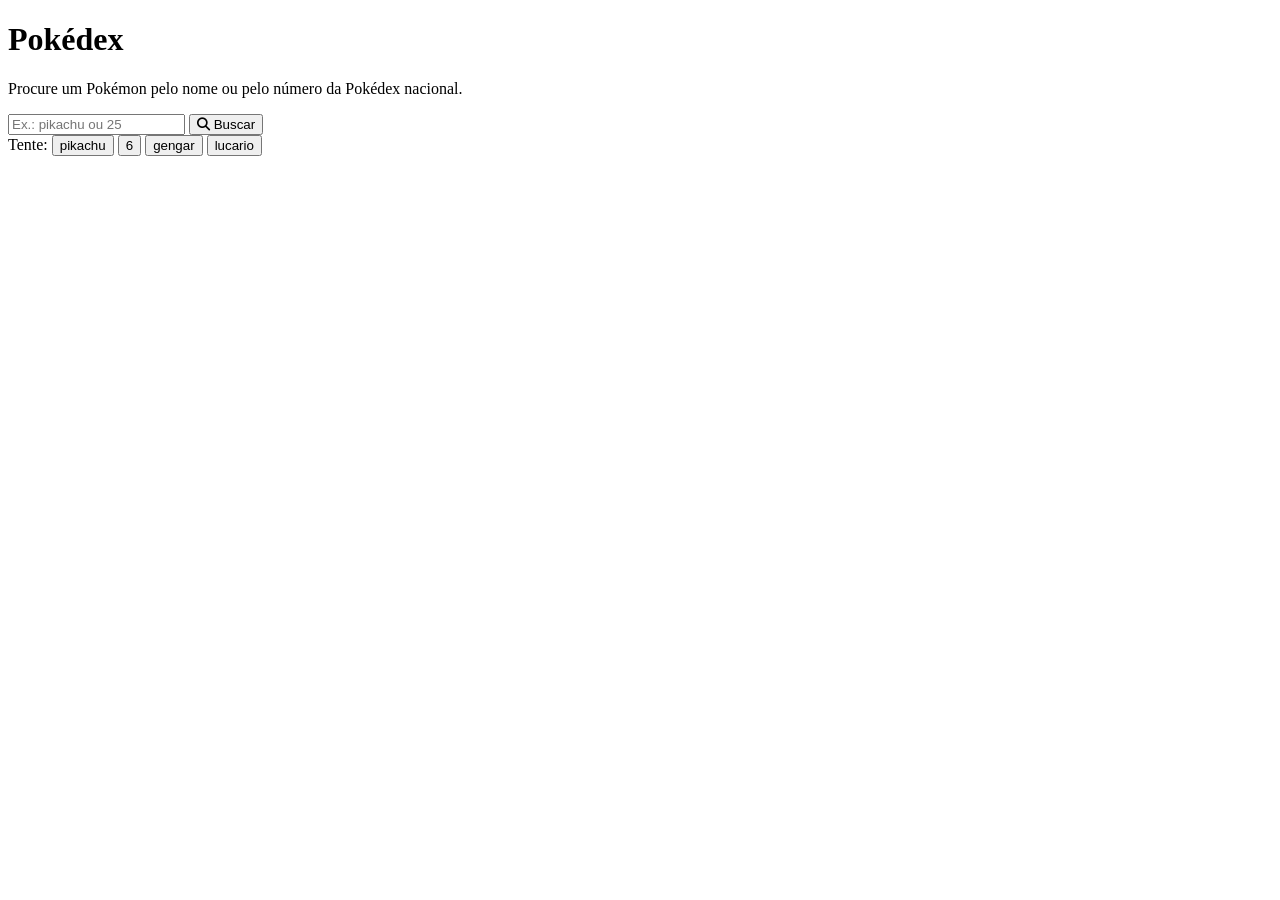
==== index.html @ fc224ff5 "feat: pagina de busca de pokemon por nome ou numero" ====
<!DOCTYPE html>
<html lang="pt-BR">

<head>
    <meta charset="UTF-8">
    <meta name="viewport" content="width=device-width, initial-scale=1.0">
    <title>Pokédex</title>

    <link rel="preconnect" href="https://fonts.googleapis.com">
    <link rel="preconnect" href="https://fonts.gstatic.com" crossorigin>
    <link rel="stylesheet" href="https://fonts.googleapis.com/css2?family=Space+Grotesk:wght@400;500;700&display=swap">
    <link rel="stylesheet" href="https://cdnjs.cloudflare.com/ajax/libs/font-awesome/6.5.2/css/all.min.css">
    <link rel="stylesheet" href="style.css">

    <script src="busca.js" defer></script>
</head>

<body class="pagina-busca">

    <main class="capa">

        <div class="pokebola" aria-hidden="true"></div>

        <h1 class="capa-titulo">Pokédex</h1>
        <p class="capa-subtitulo">Procure um Pokémon pelo nome ou pelo número da Pokédex nacional.</p>

        <div class="busca">
            <input
                type="text"
                id="campo-busca"
                class="busca-campo"
                placeholder="Ex.: pikachu ou 25"
                autocomplete="off"
                aria-label="Nome ou número do Pokémon"
            >
            <button id="botao-busca" class="busca-botao" type="button">
                <i class="fa-solid fa-magnifying-glass"></i>
                Buscar
            </button>
        </div>

        <p id="mensagem-erro" class="mensagem-erro" role="alert" hidden></p>

        <div class="sugestoes">
            <span>Tente:</span>
            <button class="sugestao" type="button" data-busca="pikachu">pikachu</button>
            <button class="sugestao" type="button" data-busca="6">6</button>
            <button class="sugestao" type="button" data-busca="gengar">gengar</button>
            <button class="sugestao" type="button" data-busca="lucario">lucario</button>
        </div>

    </main>

</body>

</html>
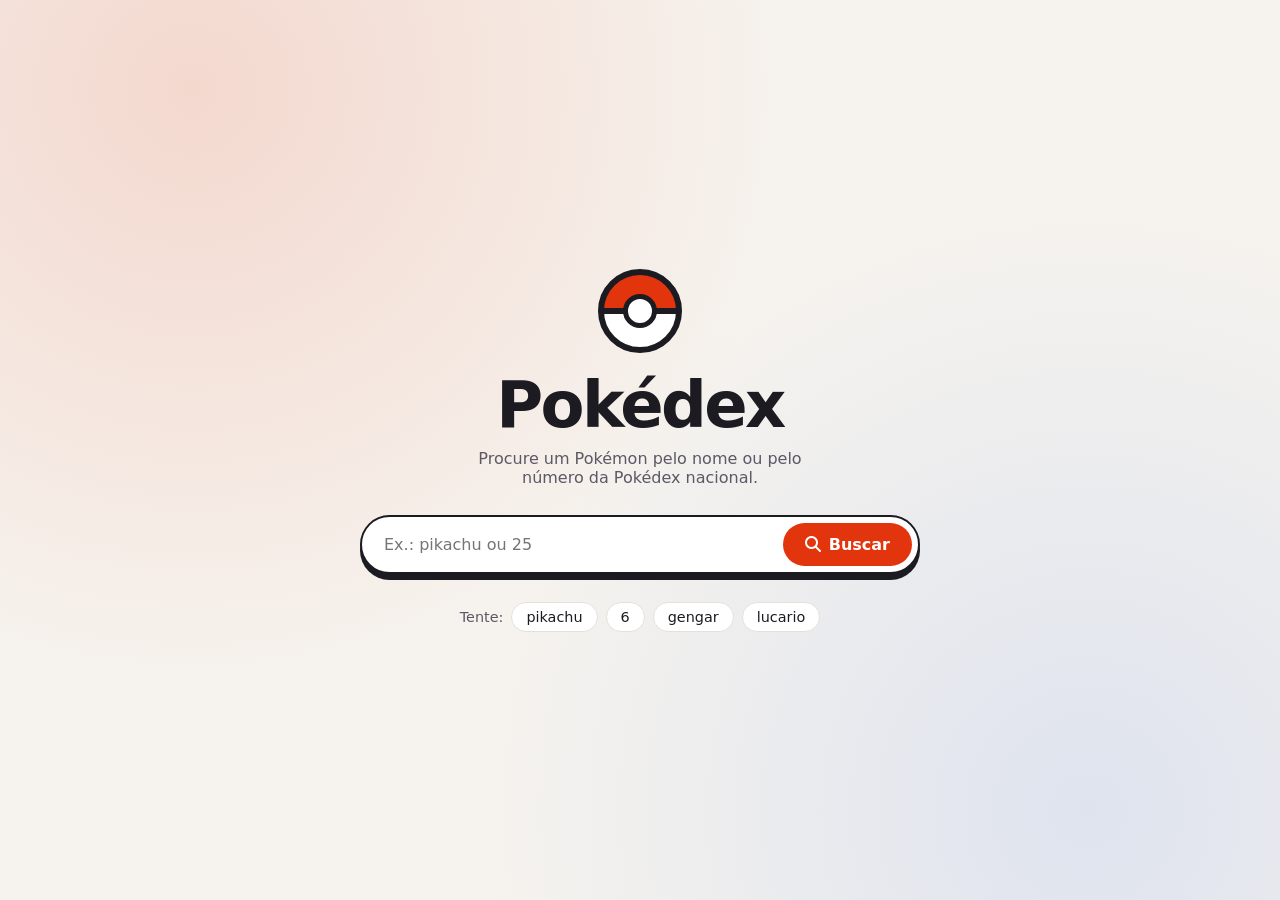
==== commit eb3ce05d: "refactor: centraliza o acesso à pokeapi em um arquivo proprio A URL da API nascia em busca.js e poke" ====
--- a/index.html
+++ b/index.html
@@ -12,6 +12,7 @@
     <link rel="stylesheet" href="https://cdnjs.cloudflare.com/ajax/libs/font-awesome/6.5.2/css/all.min.css">
     <link rel="stylesheet" href="style.css">
 
+    <script src="pokeapi.js" defer></script>
     <script src="busca.js" defer></script>
 </head>
 
--- a/style.css
+++ b/style.css
@@ -0,0 +1,588 @@
+:root {
+    --tinta: #1d1b22;
+    --tinta-suave: #5c5866;
+    --papel: #f6f3ee;
+    --cartao: #ffffff;
+    --linha: #e6e1d8;
+    --vermelho: #e3350d;
+    --erro-fundo: #fdecea;
+    --erro-texto: #a4260b;
+    --tema: #8a8a8a;
+    --raio: 22px;
+    --sombra: 0 18px 50px rgba(29, 27, 34, 0.14);
+
+    --tipo-normal: #a8a77a;
+    --tipo-fire: #ee8130;
+    --tipo-water: #6390f0;
+    --tipo-grass: #5fb34a;
+    --tipo-electric: #f2c513;
+    --tipo-ice: #74cec0;
+    --tipo-fighting: #c22e28;
+    --tipo-poison: #a33ea1;
+    --tipo-ground: #d6b25a;
+    --tipo-flying: #8f7ff0;
+    --tipo-psychic: #f95587;
+    --tipo-bug: #a6b91a;
+    --tipo-rock: #b6a136;
+    --tipo-ghost: #735797;
+    --tipo-dragon: #6f35fc;
+    --tipo-dark: #5a4a40;
+    --tipo-steel: #8fa5b8;
+    --tipo-fairy: #e58ed0;
+}
+
+* {
+    box-sizing: border-box;
+    margin: 0;
+    padding: 0;
+}
+
+body {
+    min-height: 100vh;
+    font-family: "Space Grotesk", system-ui, sans-serif;
+    color: var(--tinta);
+    background: var(--papel);
+}
+
+button,
+input {
+    font: inherit;
+}
+
+.pagina-busca {
+    display: grid;
+    place-items: center;
+    padding: 24px 16px;
+    background:
+        radial-gradient(circle at 15% 10%, rgba(227, 53, 13, 0.14), transparent 45%),
+        radial-gradient(circle at 85% 90%, rgba(99, 144, 240, 0.16), transparent 45%),
+        var(--papel);
+}
+
+.capa {
+    width: 100%;
+    max-width: 560px;
+    text-align: center;
+}
+
+.pokebola {
+    position: relative;
+    width: 84px;
+    height: 84px;
+    margin: 0 auto 20px;
+    border: 6px solid var(--tinta);
+    border-radius: 50%;
+    background: linear-gradient(var(--vermelho) 0 46%, var(--tinta) 46% 54%, var(--cartao) 54%);
+    animation: balancar 3s ease-in-out infinite;
+}
+
+.pokebola::after {
+    content: "";
+    position: absolute;
+    inset: 50% auto auto 50%;
+    width: 24px;
+    height: 24px;
+    border: 5px solid var(--tinta);
+    border-radius: 50%;
+    background: var(--cartao);
+    transform: translate(-50%, -50%);
+}
+
+@keyframes balancar {
+    0%, 70%, 100% { transform: rotate(0); }
+    78% { transform: rotate(-14deg); }
+    86% { transform: rotate(10deg); }
+    94% { transform: rotate(-4deg); }
+}
+
+.capa-titulo {
+    font-size: clamp(2.6rem, 9vw, 4rem);
+    letter-spacing: -0.04em;
+    line-height: 1;
+}
+
+.capa-subtitulo {
+    margin: 12px auto 28px;
+    max-width: 38ch;
+    color: var(--tinta-suave);
+}
+
+.busca {
+    display: flex;
+    gap: 8px;
+    padding: 6px;
+    border: 2px solid var(--tinta);
+    border-radius: 999px;
+    background: var(--cartao);
+    box-shadow: 0 6px 0 var(--tinta);
+}
+
+.busca-campo {
+    flex: 1;
+    min-width: 0;
+    padding: 12px 16px;
+    border: none;
+    background: transparent;
+    color: var(--tinta);
+    outline: none;
+}
+
+.busca-botao {
+    display: inline-flex;
+    align-items: center;
+    gap: 8px;
+    padding: 12px 22px;
+    border: none;
+    border-radius: 999px;
+    background: var(--vermelho);
+    color: #fff;
+    font-weight: 700;
+    cursor: pointer;
+    transition: transform 0.15s, background 0.15s;
+}
+
+.busca-botao:hover {
+    background: #c42b08;
+}
+
+.busca-botao:active {
+    transform: scale(0.96);
+}
+
+.busca-botao:disabled {
+    opacity: 0.6;
+    cursor: wait;
+}
+
+.busca:focus-within {
+    outline: 3px solid rgba(227, 53, 13, 0.35);
+    outline-offset: 3px;
+}
+
+.mensagem-erro {
+    margin-top: 20px;
+    padding: 12px 16px;
+    border-left: 4px solid var(--vermelho);
+    border-radius: 10px;
+    background: var(--erro-fundo);
+    color: var(--erro-texto);
+    font-weight: 500;
+    text-align: left;
+}
+
+.sugestoes {
+    display: flex;
+    flex-wrap: wrap;
+    align-items: center;
+    justify-content: center;
+    gap: 8px;
+    margin-top: 28px;
+    color: var(--tinta-suave);
+    font-size: 0.9rem;
+}
+
+.sugestao {
+    padding: 6px 14px;
+    border: 1px solid var(--linha);
+    border-radius: 999px;
+    background: var(--cartao);
+    color: var(--tinta);
+    cursor: pointer;
+    transition: border-color 0.15s;
+}
+
+.sugestao:hover {
+    border-color: var(--tinta);
+}
+
+.pagina-pokemon {
+    background:
+        radial-gradient(circle at 50% -10%, color-mix(in srgb, var(--tema) 55%, transparent), transparent 60%),
+        color-mix(in srgb, var(--tema) 12%, var(--papel));
+    transition: background 0.4s;
+}
+
+.topo {
+    display: flex;
+    align-items: center;
+    justify-content: space-between;
+    gap: 16px;
+    max-width: 960px;
+    margin: 0 auto;
+    padding: 20px 16px;
+}
+
+.topo-logo {
+    display: inline-flex;
+    align-items: center;
+    gap: 10px;
+    color: var(--tinta);
+    font-size: 1.25rem;
+    font-weight: 700;
+    text-decoration: none;
+}
+
+.busca-compacta {
+    width: 100%;
+    max-width: 320px;
+    box-shadow: 0 4px 0 var(--tinta);
+}
+
+.busca-compacta .busca-campo {
+    padding: 8px 12px;
+}
+
+.busca-compacta .busca-botao {
+    padding: 8px 14px;
+}
+
+.mensagem-erro-topo {
+    max-width: 928px;
+    margin: 0 auto 8px;
+}
+
+.conteudo {
+    max-width: 960px;
+    margin: 0 auto;
+    padding: 8px 16px 48px;
+}
+
+.carregando {
+    padding: 80px 0;
+    color: var(--tinta-suave);
+    text-align: center;
+}
+
+.aviso {
+    display: flex;
+    flex-direction: column;
+    align-items: center;
+    gap: 14px;
+    padding: 48px 24px;
+    border-radius: var(--raio);
+    background: var(--cartao);
+    box-shadow: var(--sombra);
+    text-align: center;
+}
+
+.aviso[hidden],
+.ficha[hidden],
+.carregando[hidden],
+.mensagem-erro[hidden] {
+    display: none;
+}
+
+.aviso i {
+    font-size: 2.4rem;
+    color: var(--vermelho);
+}
+
+.aviso-link {
+    color: var(--vermelho);
+    font-weight: 700;
+}
+
+.ficha {
+    padding: 32px;
+    border-radius: var(--raio);
+    background: var(--cartao);
+    box-shadow: var(--sombra);
+    animation: surgir 0.4s ease-out;
+}
+
+@keyframes surgir {
+    from { opacity: 0; transform: translateY(12px); }
+    to { opacity: 1; transform: translateY(0); }
+}
+
+.ficha-topo {
+    display: grid;
+    grid-template-columns: minmax(200px, 300px) 1fr;
+    align-items: center;
+    gap: 32px;
+}
+
+.ficha-arte {
+    aspect-ratio: 1;
+    display: grid;
+    place-items: center;
+    border-radius: 50%;
+    background: radial-gradient(circle, color-mix(in srgb, var(--tema) 45%, #fff), color-mix(in srgb, var(--tema) 15%, #fff) 70%);
+}
+
+.ficha-arte img {
+    width: 90%;
+    height: 90%;
+    object-fit: contain;
+    filter: drop-shadow(0 12px 16px rgba(29, 27, 34, 0.25));
+}
+
+.ficha-numero {
+    color: var(--tinta-suave);
+    font-weight: 700;
+    letter-spacing: 0.08em;
+}
+
+.ficha-nome {
+    margin: 4px 0;
+    font-size: clamp(2.2rem, 7vw, 3.4rem);
+    letter-spacing: -0.03em;
+    line-height: 1.05;
+}
+
+.ficha-categoria {
+    color: var(--tinta-suave);
+}
+
+.tipos {
+    display: flex;
+    flex-wrap: wrap;
+    gap: 8px;
+    margin-top: 16px;
+}
+
+.tipo {
+    padding: 6px 16px;
+    border-radius: 999px;
+    background: var(--cor-tipo, var(--tema));
+    color: #fff;
+    font-size: 0.85rem;
+    font-weight: 700;
+    letter-spacing: 0.04em;
+    text-transform: uppercase;
+    text-shadow: 0 1px 2px rgba(0, 0, 0, 0.3);
+}
+
+.ficha-descricao {
+    margin: 28px 0;
+    padding: 18px 20px;
+    border-left: 4px solid var(--tema);
+    border-radius: 0 12px 12px 0;
+    background: color-mix(in srgb, var(--tema) 8%, #fff);
+    line-height: 1.6;
+}
+
+.medidas {
+    width: 100%;
+    border-collapse: collapse;
+    table-layout: fixed;
+    border: 1px solid var(--linha);
+    border-radius: 14px;
+    overflow: hidden;
+    text-align: center;
+}
+
+.medidas th {
+    padding: 10px;
+    background: color-mix(in srgb, var(--tema) 14%, #fff);
+    color: var(--tinta-suave);
+    font-size: 0.85rem;
+    font-weight: 500;
+}
+
+.medidas td {
+    padding: 14px 10px;
+    font-size: 1.3rem;
+    font-weight: 700;
+}
+
+.medidas th + th,
+.medidas td + td {
+    border-left: 1px solid var(--linha);
+}
+
+.ficha-blocos {
+    display: grid;
+    grid-template-columns: 2fr 1fr;
+    gap: 24px;
+    margin-top: 28px;
+}
+
+.bloco {
+    padding: 22px;
+    border: 1px solid var(--linha);
+    border-radius: 16px;
+}
+
+.bloco h2 {
+    margin-bottom: 16px;
+    font-size: 1.1rem;
+}
+
+.lista-status {
+    display: flex;
+    flex-direction: column;
+    gap: 12px;
+}
+
+.status {
+    display: grid;
+    grid-template-columns: 22px 100px 36px 1fr;
+    align-items: center;
+    gap: 10px;
+}
+
+.status-icone {
+    color: var(--tema);
+    text-align: center;
+}
+
+.status-nome {
+    color: var(--tinta-suave);
+    font-size: 0.9rem;
+}
+
+.status-valor {
+    font-weight: 700;
+    text-align: right;
+}
+
+.status-trilho {
+    height: 10px;
+    border-radius: 999px;
+    background: var(--linha);
+    overflow: hidden;
+}
+
+.status-barra {
+    height: 100%;
+    border-radius: 999px;
+    background: var(--tema);
+    animation: crescer 0.8s ease-out;
+    transform-origin: left;
+}
+
+@keyframes crescer {
+    from { transform: scaleX(0); }
+    to { transform: scaleX(1); }
+}
+
+.status-total {
+    margin-top: 16px;
+    padding-top: 12px;
+    border-top: 1px dashed var(--linha);
+    color: var(--tinta-suave);
+    text-align: right;
+}
+
+.status-total strong {
+    margin-left: 6px;
+    color: var(--tinta);
+    font-size: 1.2rem;
+}
+
+.habilidades {
+    display: flex;
+    flex-direction: column;
+    gap: 10px;
+    list-style: none;
+}
+
+.habilidade {
+    display: flex;
+    align-items: center;
+    justify-content: space-between;
+    padding: 12px 14px;
+    border-radius: 12px;
+    background: color-mix(in srgb, var(--tema) 10%, #fff);
+    font-weight: 500;
+}
+
+.habilidade-oculta {
+    padding: 2px 10px;
+    border-radius: 999px;
+    background: var(--tinta);
+    color: #fff;
+    font-size: 0.75rem;
+}
+
+.tipo-normal { --cor-tipo: var(--tipo-normal); }
+.tipo-fire { --cor-tipo: var(--tipo-fire); }
+.tipo-water { --cor-tipo: var(--tipo-water); }
+.tipo-grass { --cor-tipo: var(--tipo-grass); }
+.tipo-electric { --cor-tipo: var(--tipo-electric); }
+.tipo-ice { --cor-tipo: var(--tipo-ice); }
+.tipo-fighting { --cor-tipo: var(--tipo-fighting); }
+.tipo-poison { --cor-tipo: var(--tipo-poison); }
+.tipo-ground { --cor-tipo: var(--tipo-ground); }
+.tipo-flying { --cor-tipo: var(--tipo-flying); }
+.tipo-psychic { --cor-tipo: var(--tipo-psychic); }
+.tipo-bug { --cor-tipo: var(--tipo-bug); }
+.tipo-rock { --cor-tipo: var(--tipo-rock); }
+.tipo-ghost { --cor-tipo: var(--tipo-ghost); }
+.tipo-dragon { --cor-tipo: var(--tipo-dragon); }
+.tipo-dark { --cor-tipo: var(--tipo-dark); }
+.tipo-steel { --cor-tipo: var(--tipo-steel); }
+.tipo-fairy { --cor-tipo: var(--tipo-fairy); }
+
+.tema-normal { --tema: var(--tipo-normal); }
+.tema-fire { --tema: var(--tipo-fire); }
+.tema-water { --tema: var(--tipo-water); }
+.tema-grass { --tema: var(--tipo-grass); }
+.tema-electric { --tema: var(--tipo-electric); }
+.tema-ice { --tema: var(--tipo-ice); }
+.tema-fighting { --tema: var(--tipo-fighting); }
+.tema-poison { --tema: var(--tipo-poison); }
+.tema-ground { --tema: var(--tipo-ground); }
+.tema-flying { --tema: var(--tipo-flying); }
+.tema-psychic { --tema: var(--tipo-psychic); }
+.tema-bug { --tema: var(--tipo-bug); }
+.tema-rock { --tema: var(--tipo-rock); }
+.tema-ghost { --tema: var(--tipo-ghost); }
+.tema-dragon { --tema: var(--tipo-dragon); }
+.tema-dark { --tema: var(--tipo-dark); }
+.tema-steel { --tema: var(--tipo-steel); }
+.tema-fairy { --tema: var(--tipo-fairy); }
+
+@media (max-width: 760px) {
+    .ficha {
+        padding: 22px 18px;
+    }
+
+    .ficha-topo {
+        grid-template-columns: 1fr;
+        justify-items: center;
+        gap: 20px;
+        text-align: center;
+    }
+
+    .ficha-arte {
+        width: min(260px, 100%);
+    }
+
+    .tipos {
+        justify-content: center;
+    }
+
+    .ficha-blocos {
+        grid-template-columns: 1fr;
+    }
+}
+
+@media (max-width: 480px) {
+    .topo {
+        flex-direction: column;
+        align-items: stretch;
+    }
+
+    .busca-compacta {
+        max-width: none;
+    }
+
+    .busca-botao {
+        padding: 12px 16px;
+    }
+
+    .status {
+        grid-template-columns: 20px 86px 32px 1fr;
+        gap: 8px;
+    }
+
+    .medidas td {
+        font-size: 1.05rem;
+    }
+
+    .medidas th {
+        font-size: 0.75rem;
+    }
+}
